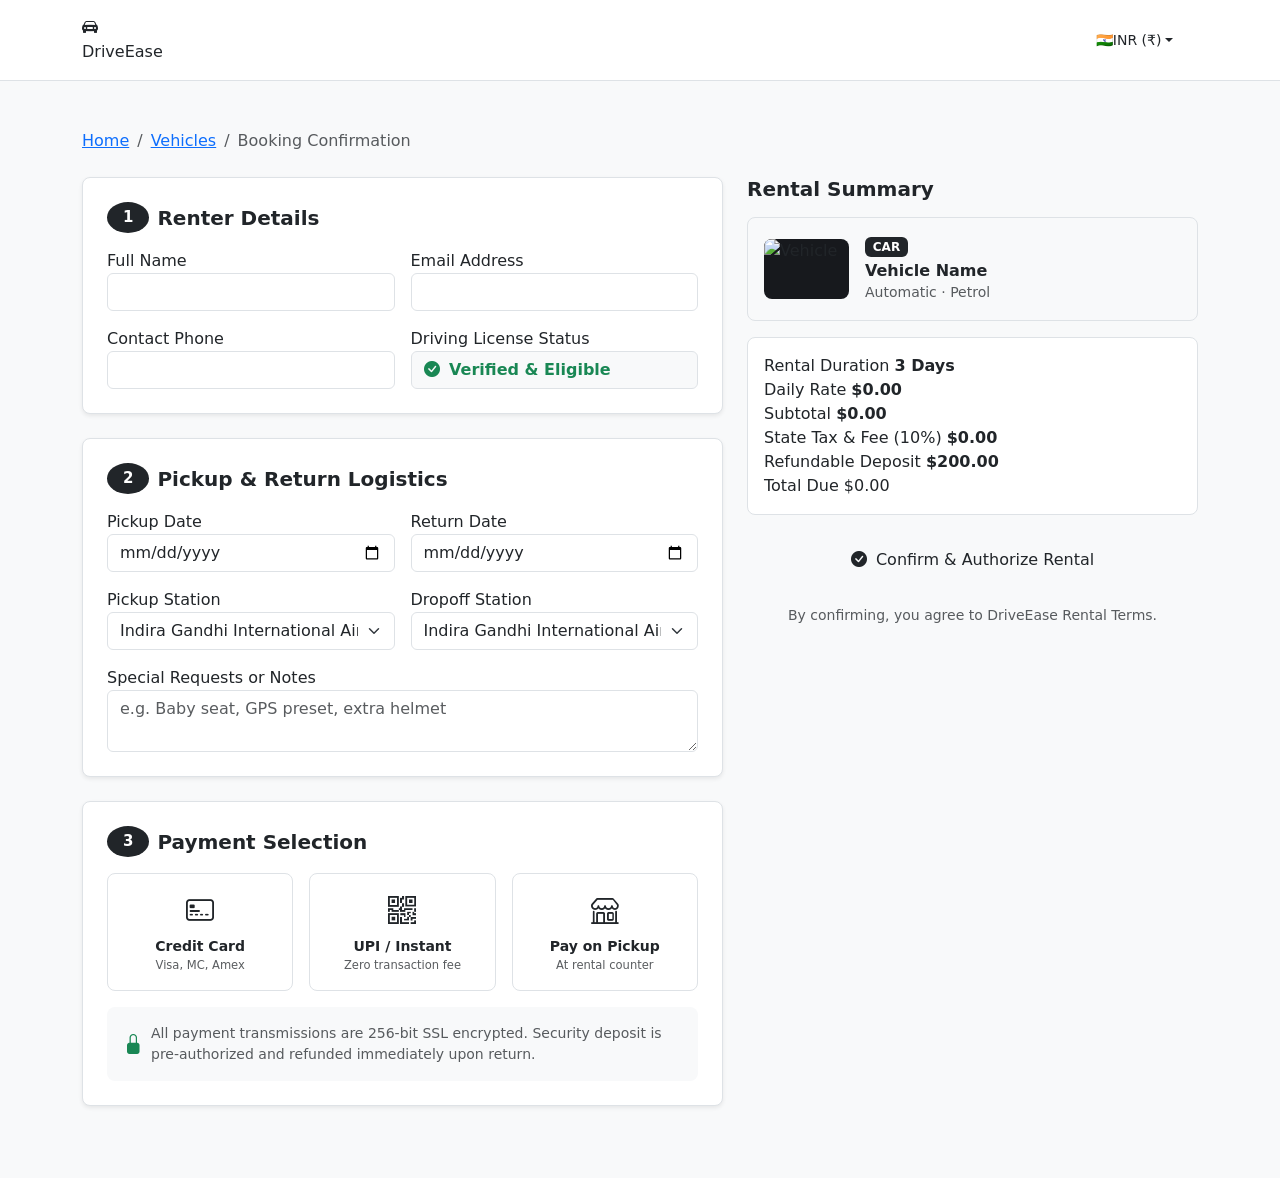
==== src/main/resources/static/booking.html @ 9b1b9996 "Initial commit" ====
<!DOCTYPE html>
<html lang="en">
<head>
  <meta charset="UTF-8">
  <meta name="viewport" content="width=device-width, initial-scale=1.0">
  <title>Confirm Booking — DriveEase</title>
  <!-- Bootstrap 5 CSS -->
  <link rel="stylesheet" href="https://cdn.jsdelivr.net/npm/bootstrap@5.3.3/dist/css/bootstrap.min.css">
  <!-- Bootstrap Icons -->
  <link rel="stylesheet" href="https://cdn.jsdelivr.net/npm/bootstrap-icons@1.11.3/font/bootstrap-icons.min.css">
  <!-- Custom Stylesheet -->
  <link rel="stylesheet" href="/css/style.css">
</head>
<body class="bg-light">

  <!-- Simple Header -->
  <header class="py-3 bg-white border-bottom">
    <div class="container d-flex justify-content-between align-items-center">
      <a class="navbar-brand navbar-brand-custom" href="/index.html">
        <div class="brand-icon-box">
          <i class="bi bi-car-front-fill"></i>
        </div>
        <span>DriveEase</span>
      </a>
      <div class="d-flex align-items-center gap-2">
        <!-- Currency Selector Dropdown -->
        <div class="dropdown" id="currency-selector-wrapper">
          <button class="btn btn-sm currency-dropdown-btn dropdown-toggle d-flex align-items-center gap-1.5 px-3 py-1.5 rounded-pill shadow-none"
                  type="button" data-bs-toggle="dropdown" aria-expanded="false" id="active-currency-btn">
            <span id="active-currency-flag">🇮🇳</span>
            <span id="active-currency-text">INR (₹)</span>
          </button>
          <ul class="dropdown-menu dropdown-menu-end shadow-sm border mt-1" style="min-width: 180px; border-radius: 12px; font-size: 0.85rem;">
            <li><h6 class="dropdown-header text-uppercase text-muted" style="font-size: 0.68rem; letter-spacing: 0.6px;">Select Currency</h6></li>
            <li><button class="dropdown-item d-flex align-items-center justify-content-between py-1.5" type="button" onclick="DriveEaseCurrency.setCurrency('INR')"><span>🇮🇳 INR</span><span class="fw-bold text-dark">₹ Rupee</span></button></li>
            <li><button class="dropdown-item d-flex align-items-center justify-content-between py-1.5" type="button" onclick="DriveEaseCurrency.setCurrency('USD')"><span>🇺🇸 USD</span><span class="fw-bold text-dark">$ Dollar</span></button></li>
            <li><button class="dropdown-item d-flex align-items-center justify-content-between py-1.5" type="button" onclick="DriveEaseCurrency.setCurrency('EUR')"><span>🇪🇺 EUR</span><span class="fw-bold text-dark">€ Euro</span></button></li>
            <li><button class="dropdown-item d-flex align-items-center justify-content-between py-1.5" type="button" onclick="DriveEaseCurrency.setCurrency('GBP')"><span>🇬🇧 GBP</span><span class="fw-bold text-dark">£ Pound</span></button></li>
            <li><button class="dropdown-item d-flex align-items-center justify-content-between py-1.5" type="button" onclick="DriveEaseCurrency.setCurrency('AED')"><span>🇦🇪 AED</span><span class="fw-bold text-dark">AED Dirham</span></button></li>
          </ul>
        </div>

        <div class="d-flex align-items-center gap-2" id="navbar-auth-actions">
          <!-- Auth state -->
        </div>
      </div>
    </div>
  </header>

  <main class="py-5">
    <div class="container">
      <!-- Breadcrumb -->
      <nav aria-label="breadcrumb" class="mb-4">
        <ol class="breadcrumb small">
          <li class="breadcrumb-item"><a href="/index.html">Home</a></li>
          <li class="breadcrumb-item"><a href="/vehicles.html">Vehicles</a></li>
          <li class="breadcrumb-item active" aria-current="page">Booking Confirmation</li>
        </ol>
      </nav>

      <div class="row g-4" id="checkout-container">
        <!-- Left: Booking Form & Customer Info -->
        <div class="col-lg-7">
          <!-- Step 1: Customer Details -->
          <div class="card p-4 border rounded-3 mb-4 bg-white shadow-sm">
            <h5 class="fw-bold mb-3 d-flex align-items-center gap-2">
              <span class="badge bg-dark rounded-circle p-2 px-3">1</span>
              <span>Renter Details</span>
            </h5>
            <div class="row g-3">
              <div class="col-md-6">
                <label class="form-label-custom">Full Name</label>
                <input type="text" class="form-control form-control-custom" id="renter-name" readonly>
              </div>
              <div class="col-md-6">
                <label class="form-label-custom">Email Address</label>
                <input type="email" class="form-control form-control-custom" id="renter-email" readonly>
              </div>
              <div class="col-md-6">
                <label class="form-label-custom">Contact Phone</label>
                <input type="text" class="form-control form-control-custom" id="renter-phone" readonly>
              </div>
              <div class="col-md-6">
                <label class="form-label-custom">Driving License Status</label>
                <div class="form-control form-control-custom bg-light text-success fw-semibold">
                  <i class="bi bi-check-circle-fill me-1"></i> Verified & Eligible
                </div>
              </div>
            </div>
          </div>

          <!-- Step 2: Logistics & Schedule -->
          <div class="card p-4 border rounded-3 mb-4 bg-white shadow-sm">
            <h5 class="fw-bold mb-3 d-flex align-items-center gap-2">
              <span class="badge bg-dark rounded-circle p-2 px-3">2</span>
              <span>Pickup & Return Logistics</span>
            </h5>
            <div class="row g-3">
              <div class="col-md-6">
                <label class="form-label-custom">Pickup Date</label>
                <input type="date" class="form-control form-control-custom" id="checkout-pickup-date" onchange="recalculateCheckout()">
              </div>
              <div class="col-md-6">
                <label class="form-label-custom">Return Date</label>
                <input type="date" class="form-control form-control-custom" id="checkout-return-date" onchange="recalculateCheckout()">
              </div>
              <div class="col-md-6">
                <label class="form-label-custom">Pickup Station</label>
                <select class="form-select form-control-custom" id="checkout-pickup-loc">
                  <option value="Indira Gandhi International Airport (DEL)">Indira Gandhi International Airport (DEL)</option>
                  <option value="Connaught Place Hub">Connaught Place Hub</option>
                  <option value="Cyber City Gurgaon">Cyber City Gurgaon</option>
                  <option value="Mumbai Chhatrapati Shivaji Airport (BOM)">Mumbai Chhatrapati Shivaji Airport (BOM)</option>
                  <option value="Bangalore Kempegowda Airport (BLR)">Bangalore Kempegowda Airport (BLR)</option>
                  <option value="Downtown Executive Hub">Downtown Executive Hub</option>
                </select>
              </div>
              <div class="col-md-6">
                <label class="form-label-custom">Dropoff Station</label>
                <select class="form-select form-control-custom" id="checkout-dropoff-loc">
                  <option value="Indira Gandhi International Airport (DEL)">Indira Gandhi International Airport (DEL)</option>
                  <option value="Connaught Place Hub">Connaught Place Hub</option>
                  <option value="Cyber City Gurgaon">Cyber City Gurgaon</option>
                  <option value="Mumbai Chhatrapati Shivaji Airport (BOM)">Mumbai Chhatrapati Shivaji Airport (BOM)</option>
                  <option value="Bangalore Kempegowda Airport (BLR)">Bangalore Kempegowda Airport (BLR)</option>
                  <option value="Downtown Executive Hub">Downtown Executive Hub</option>
                  <option value="Suburban Plaza">Suburban Plaza</option>
                </select>
              </div>
              <div class="col-12">
                <label class="form-label-custom">Special Requests or Notes</label>
                <textarea class="form-control form-control-custom" id="checkout-notes" rows="2" placeholder="e.g. Baby seat, GPS preset, extra helmet"></textarea>
              </div>
            </div>
          </div>

          <!-- Step 3: Payment Method -->
          <div class="card p-4 border rounded-3 mb-4 bg-white shadow-sm">
            <h5 class="fw-bold mb-3 d-flex align-items-center gap-2">
              <span class="badge bg-dark rounded-circle p-2 px-3">3</span>
              <span>Payment Selection</span>
            </h5>

            <div class="row g-3">
              <div class="col-md-4">
                <label class="card p-3 border rounded-3 text-center cursor-pointer h-100 payment-option selected">
                  <input type="radio" name="payment-method" value="CREDIT_CARD" class="d-none" checked>
                  <i class="bi bi-credit-card-2-front fs-3 text-dark mb-1 d-block"></i>
                  <span class="fw-bold small text-dark d-block">Credit Card</span>
                  <span class="text-muted" style="font-size: 0.72rem;">Visa, MC, Amex</span>
                </label>
              </div>
              <div class="col-md-4">
                <label class="card p-3 border rounded-3 text-center cursor-pointer h-100 payment-option">
                  <input type="radio" name="payment-method" value="UPI" class="d-none">
                  <i class="bi bi-qr-code fs-3 text-dark mb-1 d-block"></i>
                  <span class="fw-bold small text-dark d-block">UPI / Instant</span>
                  <span class="text-muted" style="font-size: 0.72rem;">Zero transaction fee</span>
                </label>
              </div>
              <div class="col-md-4">
                <label class="card p-3 border rounded-3 text-center cursor-pointer h-100 payment-option">
                  <input type="radio" name="payment-method" value="PAY_ON_PICKUP" class="d-none">
                  <i class="bi bi-shop fs-3 text-dark mb-1 d-block"></i>
                  <span class="fw-bold small text-dark d-block">Pay on Pickup</span>
                  <span class="text-muted" style="font-size: 0.72rem;">At rental counter</span>
                </label>
              </div>
            </div>

            <div class="p-3 bg-light rounded-3 mt-3 small text-muted d-flex align-items-center gap-2">
              <i class="bi bi-lock-fill text-success fs-5"></i>
              <span>All payment transmissions are 256-bit SSL encrypted. Security deposit is pre-authorized and refunded immediately upon return.</span>
            </div>
          </div>
        </div>

        <!-- Right: Order Summary Panel -->
        <div class="col-lg-5">
          <div class="booking-summary-card">
            <h5 class="fw-bold mb-3">Rental Summary</h5>

            <!-- Vehicle Preview Box -->
            <div class="d-flex align-items-center gap-3 p-3 bg-light rounded-3 border mb-3">
              <img id="checkout-vehicle-img" src="" alt="Vehicle" class="rounded-3" style="width: 85px; height: 60px; object-fit: cover; background: #17191D;">
              <div>
                <span class="badge bg-dark small mb-1" id="checkout-vehicle-cat">CAR</span>
                <h6 class="fw-bold mb-0 text-dark" id="checkout-vehicle-name">Vehicle Name</h6>
                <span class="small text-muted" id="checkout-vehicle-specs">Automatic · Petrol</span>
              </div>
            </div>

            <!-- Pricing Breakdown -->
            <div class="p-3 bg-white rounded-3 border mb-3">
              <div class="price-row">
                <span>Rental Duration</span>
                <span class="fw-semibold text-dark" id="summary-days">3 Days</span>
              </div>
              <div class="price-row">
                <span>Daily Rate</span>
                <span class="fw-semibold text-dark" id="summary-rate">$0.00</span>
              </div>
              <div class="price-row">
                <span>Subtotal</span>
                <span class="fw-semibold text-dark" id="summary-subtotal">$0.00</span>
              </div>
              <div class="price-row text-success" id="summary-discount-row" style="display:none;">
                <span>Weekly Saver Discount</span>
                <span class="fw-bold" id="summary-discount">-$0.00</span>
              </div>
              <div class="price-row">
                <span>State Tax & Fee (10%)</span>
                <span class="fw-semibold text-dark" id="summary-tax">$0.00</span>
              </div>
              <div class="price-row">
                <span>Refundable Deposit</span>
                <span class="fw-semibold text-dark" id="summary-deposit">$200.00</span>
              </div>
              <div class="price-row price-row-total">
                <span>Total Due</span>
                <span class="text-dark" id="summary-total">$0.00</span>
              </div>
            </div>

            <button type="button" class="btn btn-de-primary w-100 py-3 justify-content-center fs-6" id="confirm-booking-btn" onclick="submitFinalBooking()">
              <i class="bi bi-check-circle-fill me-1"></i> Confirm & Authorize Rental
            </button>

            <div class="text-center mt-3 small text-muted">
              By confirming, you agree to DriveEase Rental Terms.
            </div>
          </div>
        </div>
      </div>
    </div>
  </main>

  <!-- Success Confirmation Modal -->
  <div class="modal fade" id="bookingSuccessModal" data-bs-backdrop="static" data-bs-keyboard="false" tabindex="-1">
    <div class="modal-dialog modal-dialog-centered">
      <div class="modal-content border-0 shadow-lg rounded-4">
        <div class="modal-body text-center p-5">
          <div class="mb-3">
            <div class="d-inline-flex align-items-center justify-content-center rounded-circle bg-success-subtle text-success" style="width: 72px; height: 72px;">
              <i class="bi bi-check-lg fs-1"></i>
            </div>
          </div>
          <h3 class="fw-bold text-dark mb-1">Booking Confirmed!</h3>
          <p class="text-muted small mb-4">Your vehicle reservation has been authorized and secured in our fleet system.</p>

          <div class="p-3 bg-light rounded-3 border text-start mb-4">
            <div class="d-flex justify-content-between mb-2">
              <span class="text-muted small">Booking Reference:</span>
              <span class="fw-bold text-dark" id="confirmed-booking-num">DE-2026-XXXX</span>
            </div>
            <div class="d-flex justify-content-between mb-2">
              <span class="text-muted small">Vehicle:</span>
              <span class="fw-bold text-dark" id="confirmed-vehicle-name">Porsche 911</span>
            </div>
            <div class="d-flex justify-content-between mb-2">
              <span class="text-muted small">Rental Period:</span>
              <span class="fw-semibold text-dark" id="confirmed-dates">Dates</span>
            </div>
            <div class="d-flex justify-content-between">
              <span class="text-muted small">Total Authorized:</span>
              <span class="fw-bold text-success" id="confirmed-total">$0.00</span>
            </div>
          </div>

          <div class="d-flex flex-column gap-2">
            <a href="/my-bookings.html" class="btn btn-de-primary py-2 justify-content-center">
              <i class="bi bi-calendar-check me-1"></i> Go to My Bookings
            </a>
            <a href="/index.html" class="btn btn-de-outline py-2 justify-content-center">
              Return to Home
            </a>
          </div>
        </div>
      </div>
    </div>
  </div>

  <!-- Bootstrap Bundle with Popper -->
  <script src="https://cdn.jsdelivr.net/npm/bootstrap@5.3.3/dist/js/bootstrap.bundle.min.js"></script>
  <!-- Application JS -->
  <script src="/js/app.js"></script>
  <script>
    let checkoutVehicle = null;

    async function initCheckout() {
      // Must be authenticated
      const user = await DriveEaseAuth.init();
      if (!user) {
        showToast('Please sign in to proceed with booking', 'info');
        const params = new URLSearchParams(window.location.search);
        const vId = params.get('id') || params.get('vehicleId');
        setTimeout(() => {
          window.location.href = `/login.html?redirect=booking.html?id=${vId}`;
        }, 800);
        return;
      }

      // Populate user info
      document.getElementById('renter-name').value = user.fullName;
      document.getElementById('renter-email').value = user.email;
      document.getElementById('renter-phone').value = user.phone || '';

      // Get vehicle ID
      const params = new URLSearchParams(window.location.search);
      const vehicleId = params.get('id') || params.get('vehicleId');
      if (!vehicleId) {
        window.location.href = '/vehicles.html';
        return;
      }

      try {
        const res = await DriveEaseApi.get(`/vehicles/${vehicleId}`);
        checkoutVehicle = res.data;

        // Populate vehicle card
        document.getElementById('checkout-vehicle-img').src = checkoutVehicle.imageUrl || '';
        document.getElementById('checkout-vehicle-name').textContent = checkoutVehicle.fullName;
        document.getElementById('checkout-vehicle-cat').textContent = checkoutVehicle.category;
        document.getElementById('checkout-vehicle-specs').textContent = `${checkoutVehicle.transmission} · ${checkoutVehicle.fuelType}`;

        // Dates from draft or defaults
        const draftJson = sessionStorage.getItem('pending_booking');
        let draft = draftJson ? JSON.parse(draftJson) : null;

        const toISO = d => d.toISOString().split('T')[0];
        const today = new Date();
        const tomorrow = new Date(today);
        tomorrow.setDate(tomorrow.getDate() + 1);
        const defaultReturn = new Date(tomorrow);
        defaultReturn.setDate(defaultReturn.getDate() + 3);

        const pickupInput = document.getElementById('checkout-pickup-date');
        const returnInput = document.getElementById('checkout-return-date');

        pickupInput.min = toISO(today);
        returnInput.min = toISO(tomorrow);

        pickupInput.value = (draft && draft.startDate) ? draft.startDate : toISO(tomorrow);
        returnInput.value = (draft && draft.endDate) ? draft.endDate : toISO(defaultReturn);

        recalculateCheckout();
      } catch (err) {
        showToast(`Vehicle load error: ${err.message}`, 'error');
      }

      // Radio highlight
      document.querySelectorAll('.payment-option').forEach(opt => {
        opt.addEventListener('click', () => {
          document.querySelectorAll('.payment-option').forEach(o => o.classList.remove('selected', 'border-dark', 'bg-light'));
          opt.classList.add('selected', 'border-dark', 'bg-light');
          opt.querySelector('input').checked = true;
        });
      });
    }

    function recalculateCheckout() {
      if (!checkoutVehicle) return;

      const pStr = document.getElementById('checkout-pickup-date').value;
      const rStr = document.getElementById('checkout-return-date').value;

      if (!pStr || !rStr) return;

      const pDate = new Date(pStr);
      const rDate = new Date(rStr);
      let diffDays = Math.ceil((rDate - pDate) / (1000 * 60 * 60 * 24));
      if (diffDays <= 0) diffDays = 1;

      const rate = Number(checkoutVehicle.dailyRate);
      const subtotal = rate * diffDays;
      let discount = 0;
      if (diffDays >= 7) {
        discount = subtotal * 0.10;
      }
      const netSub = subtotal - discount;
      const tax = netSub * 0.10;
      const deposit = Number(checkoutVehicle.securityDeposit || 200);
      const total = netSub + tax + deposit;

      document.getElementById('summary-days').textContent = `${diffDays} Day${diffDays > 1 ? 's' : ''}`;
      document.getElementById('summary-rate').textContent = formatCurrency(rate);
      document.getElementById('summary-subtotal').textContent = formatCurrency(subtotal);

      const discRow = document.getElementById('summary-discount-row');
      if (discount > 0) {
        discRow.style.display = 'flex';
        document.getElementById('summary-discount').textContent = `-${formatCurrency(discount)}`;
      } else {
        discRow.style.display = 'none';
      }

      document.getElementById('summary-tax').textContent = formatCurrency(tax);
      document.getElementById('summary-deposit').textContent = formatCurrency(deposit);
      document.getElementById('summary-total').textContent = formatCurrency(total);
    }

    async function submitFinalBooking() {
      if (!checkoutVehicle) return;

      const btn = document.getElementById('confirm-booking-btn');
      btn.disabled = true;
      btn.innerHTML = `<span class="spinner-border spinner-border-sm me-2"></span>Confirming with Fleet...`;

      const paymentMethod = document.querySelector('input[name="payment-method"]:checked')?.value || 'CREDIT_CARD';

      const payload = {
        vehicleId: checkoutVehicle.id,
        startDate: document.getElementById('checkout-pickup-date').value,
        endDate: document.getElementById('checkout-return-date').value,
        pickupLocation: document.getElementById('checkout-pickup-loc').value,
        dropoffLocation: document.getElementById('checkout-dropoff-loc').value,
        paymentMethod: paymentMethod,
        customerNotes: document.getElementById('checkout-notes').value.trim()
      };

      try {
        const res = await DriveEaseApi.post('/bookings', payload);
        const booking = res.data;

        // Clear session draft
        sessionStorage.removeItem('pending_booking');

        // Populate modal
        document.getElementById('confirmed-booking-num').textContent = booking.bookingNumber;
        document.getElementById('confirmed-vehicle-name').textContent = booking.vehicleName;
        document.getElementById('confirmed-dates').textContent = `${formatDate(booking.startDate)} → ${formatDate(booking.endDate)}`;
        document.getElementById('confirmed-total').textContent = formatCurrency(booking.totalAmount);

        const modal = new bootstrap.Modal(document.getElementById('bookingSuccessModal'));
        modal.show();
      } catch (err) {
        showToast(err.message || 'Booking submission failed. Please try again.', 'error');
        btn.disabled = false;
        btn.innerHTML = `<i class="bi bi-check-circle-fill me-1"></i> Confirm & Authorize Rental`;
      }
    }

    window.addEventListener('currencyChanged', () => {
      recalculateCheckout();
    });

    document.addEventListener('DOMContentLoaded', initCheckout);
  </script>
</body>
</html>
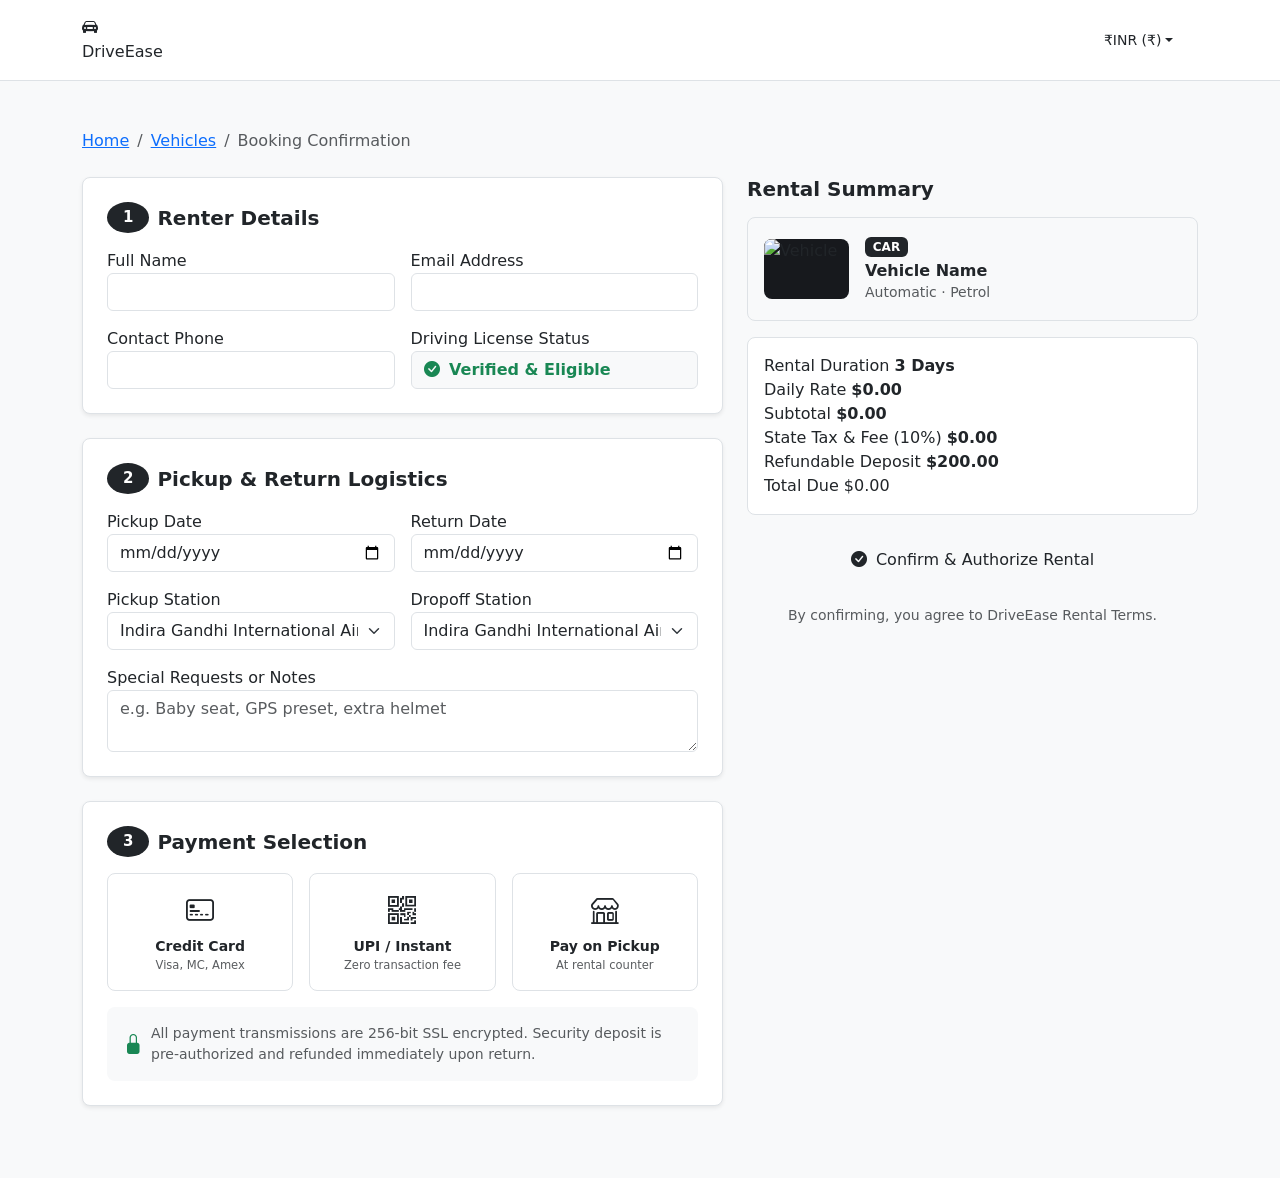
==== commit a01ddada: "Fix mobile currency dropdown alignment and add Render free-tier cold start wake-up loader" ====
--- a/src/main/resources/static/booking.html
+++ b/src/main/resources/static/booking.html
@@ -27,16 +27,16 @@
         <div class="dropdown" id="currency-selector-wrapper">
           <button class="btn btn-sm currency-dropdown-btn dropdown-toggle d-flex align-items-center gap-1.5 px-3 py-1.5 rounded-pill shadow-none"
                   type="button" data-bs-toggle="dropdown" aria-expanded="false" id="active-currency-btn">
-            <span id="active-currency-flag">🇮🇳</span>
+            <span id="active-currency-flag" class="currency-symbol-badge">₹</span>
             <span id="active-currency-text">INR (₹)</span>
           </button>
-          <ul class="dropdown-menu dropdown-menu-end shadow-sm border mt-1" style="min-width: 180px; border-radius: 12px; font-size: 0.85rem;">
+          <ul class="dropdown-menu dropdown-menu-end shadow-sm border mt-1" style="min-width: 220px; border-radius: 12px; font-size: 0.85rem;">
             <li><h6 class="dropdown-header text-uppercase text-muted" style="font-size: 0.68rem; letter-spacing: 0.6px;">Select Currency</h6></li>
-            <li><button class="dropdown-item d-flex align-items-center justify-content-between py-1.5" type="button" onclick="DriveEaseCurrency.setCurrency('INR')"><span>🇮🇳 INR</span><span class="fw-bold text-dark">₹ Rupee</span></button></li>
-            <li><button class="dropdown-item d-flex align-items-center justify-content-between py-1.5" type="button" onclick="DriveEaseCurrency.setCurrency('USD')"><span>🇺🇸 USD</span><span class="fw-bold text-dark">$ Dollar</span></button></li>
-            <li><button class="dropdown-item d-flex align-items-center justify-content-between py-1.5" type="button" onclick="DriveEaseCurrency.setCurrency('EUR')"><span>🇪🇺 EUR</span><span class="fw-bold text-dark">€ Euro</span></button></li>
-            <li><button class="dropdown-item d-flex align-items-center justify-content-between py-1.5" type="button" onclick="DriveEaseCurrency.setCurrency('GBP')"><span>🇬🇧 GBP</span><span class="fw-bold text-dark">£ Pound</span></button></li>
-            <li><button class="dropdown-item d-flex align-items-center justify-content-between py-1.5" type="button" onclick="DriveEaseCurrency.setCurrency('AED')"><span>🇦🇪 AED</span><span class="fw-bold text-dark">AED Dirham</span></button></li>
+            <li><button class="dropdown-item d-flex align-items-center justify-content-between py-2" type="button" data-currency="INR" onclick="DriveEaseCurrency.setCurrency('INR')"><span><span class="badge bg-light text-dark border me-2 font-monospace" style="min-width: 24px; text-align: center;">₹</span>INR</span><span class="fw-bold text-dark">Indian Rupee</span></button></li>
+            <li><button class="dropdown-item d-flex align-items-center justify-content-between py-2" type="button" data-currency="USD" onclick="DriveEaseCurrency.setCurrency('USD')"><span><span class="badge bg-light text-dark border me-2 font-monospace" style="min-width: 24px; text-align: center;">$</span>USD</span><span class="fw-bold text-dark">US Dollar</span></button></li>
+            <li><button class="dropdown-item d-flex align-items-center justify-content-between py-2" type="button" data-currency="EUR" onclick="DriveEaseCurrency.setCurrency('EUR')"><span><span class="badge bg-light text-dark border me-2 font-monospace" style="min-width: 24px; text-align: center;">€</span>EUR</span><span class="fw-bold text-dark">Euro</span></button></li>
+            <li><button class="dropdown-item d-flex align-items-center justify-content-between py-2" type="button" data-currency="GBP" onclick="DriveEaseCurrency.setCurrency('GBP')"><span><span class="badge bg-light text-dark border me-2 font-monospace" style="min-width: 24px; text-align: center;">£</span>GBP</span><span class="fw-bold text-dark">British Pound</span></button></li>
+            <li><button class="dropdown-item d-flex align-items-center justify-content-between py-2" type="button" data-currency="AED" onclick="DriveEaseCurrency.setCurrency('AED')"><span><span class="badge bg-light text-dark border me-2 font-monospace" style="min-width: 24px; text-align: center;">د.إ</span>AED</span><span class="fw-bold text-dark">UAE Dirham</span></button></li>
           </ul>
         </div>
 
